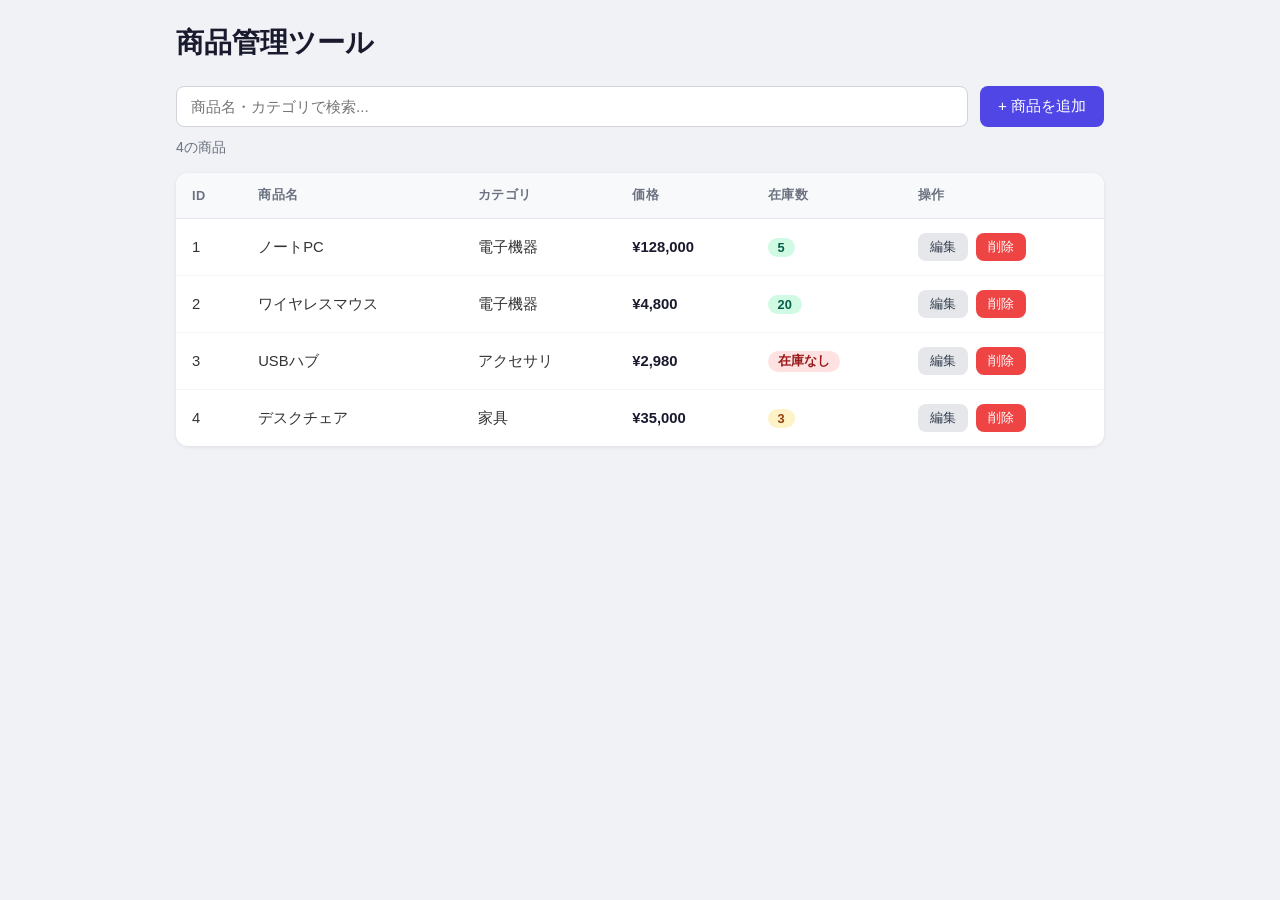
==== docs/index.html @ 59ebd77a "Move files to docs folder for GitHub Pages" ====
<!DOCTYPE html>
<html lang="ja">
<head>
  <meta charset="UTF-8">
  <meta name="viewport" content="width=device-width, initial-scale=1.0">
  <title>商品管理ツール</title>
  <link rel="stylesheet" href="style.css">
</head>
<body>
  <div class="container">
    <header>
      <h1>商品管理ツール</h1>
    </header>

    <div class="toolbar">
      <input type="text" id="searchInput" placeholder="商品名・カテゴリで検索..." />
      <button class="btn btn-primary" id="openAddModal">+ 商品を追加</button>
    </div>

    <div class="stats">
      <span id="itemCount">0件</span>の商品
    </div>

    <table id="itemTable">
      <thead>
        <tr>
          <th>ID</th>
          <th>商品名</th>
          <th>カテゴリ</th>
          <th>価格</th>
          <th>在庫数</th>
          <th>操作</th>
        </tr>
      </thead>
      <tbody id="tableBody"></tbody>
    </table>

    <p id="emptyMessage" class="empty-message" style="display:none;">商品がありません</p>
  </div>

  <!-- モーダル -->
  <div id="modal" class="modal-overlay" style="display:none;">
    <div class="modal">
      <h2 id="modalTitle">商品を追加</h2>
      <form id="itemForm">
        <input type="hidden" id="editId">
        <div class="form-group">
          <label for="name">商品名 <span class="required">*</span></label>
          <input type="text" id="name" placeholder="例：ノートPC" required>
        </div>
        <div class="form-group">
          <label for="category">カテゴリ <span class="required">*</span></label>
          <input type="text" id="category" placeholder="例：電子機器" required>
        </div>
        <div class="form-group">
          <label for="price">価格（円） <span class="required">*</span></label>
          <input type="number" id="price" placeholder="例：99800" min="0" required>
        </div>
        <div class="form-group">
          <label for="stock">在庫数 <span class="required">*</span></label>
          <input type="number" id="stock" placeholder="例：10" min="0" required>
        </div>
        <div class="form-actions">
          <button type="button" class="btn btn-secondary" id="closeModal">キャンセル</button>
          <button type="submit" class="btn btn-primary" id="submitBtn">追加</button>
        </div>
      </form>
    </div>
  </div>

  <!-- 削除確認モーダル -->
  <div id="deleteModal" class="modal-overlay" style="display:none;">
    <div class="modal modal-sm">
      <h2>削除の確認</h2>
      <p id="deleteMessage"></p>
      <div class="form-actions">
        <button class="btn btn-secondary" id="cancelDelete">キャンセル</button>
        <button class="btn btn-danger" id="confirmDelete">削除する</button>
      </div>
    </div>
  </div>

  <script src="app.js"></script>
</body>
</html>
---- docs/style.css ----
*, *::before, *::after {
  box-sizing: border-box;
  margin: 0;
  padding: 0;
}

body {
  font-family: -apple-system, BlinkMacSystemFont, "Segoe UI", sans-serif;
  background: #f0f2f5;
  color: #333;
  min-height: 100vh;
}

.container {
  max-width: 960px;
  margin: 0 auto;
  padding: 24px 16px;
}

header {
  margin-bottom: 24px;
}

header h1 {
  font-size: 1.75rem;
  font-weight: 700;
  color: #1a1a2e;
}

.toolbar {
  display: flex;
  gap: 12px;
  margin-bottom: 12px;
}

.toolbar input {
  flex: 1;
  padding: 10px 14px;
  border: 1px solid #d1d5db;
  border-radius: 8px;
  font-size: 0.95rem;
  outline: none;
  transition: border-color 0.2s;
}

.toolbar input:focus {
  border-color: #4f46e5;
  box-shadow: 0 0 0 3px rgba(79, 70, 229, 0.1);
}

.stats {
  font-size: 0.875rem;
  color: #6b7280;
  margin-bottom: 16px;
}

/* Buttons */
.btn {
  padding: 10px 18px;
  border: none;
  border-radius: 8px;
  font-size: 0.95rem;
  font-weight: 500;
  cursor: pointer;
  transition: opacity 0.15s, transform 0.1s;
  white-space: nowrap;
}

.btn:active { transform: scale(0.97); }

.btn-primary {
  background: #4f46e5;
  color: #fff;
}

.btn-primary:hover { background: #4338ca; }

.btn-secondary {
  background: #e5e7eb;
  color: #374151;
}

.btn-secondary:hover { background: #d1d5db; }

.btn-danger {
  background: #ef4444;
  color: #fff;
}

.btn-danger:hover { background: #dc2626; }

.btn-sm {
  padding: 5px 12px;
  font-size: 0.825rem;
}

/* Table */
table {
  width: 100%;
  border-collapse: collapse;
  background: #fff;
  border-radius: 12px;
  overflow: hidden;
  box-shadow: 0 1px 4px rgba(0,0,0,0.08);
}

thead tr {
  background: #f8f9fb;
}

th {
  text-align: left;
  padding: 14px 16px;
  font-size: 0.8rem;
  font-weight: 600;
  color: #6b7280;
  text-transform: uppercase;
  letter-spacing: 0.04em;
  border-bottom: 1px solid #e5e7eb;
}

td {
  padding: 14px 16px;
  font-size: 0.925rem;
  border-bottom: 1px solid #f3f4f6;
  vertical-align: middle;
}

tbody tr:last-child td {
  border-bottom: none;
}

tbody tr:hover {
  background: #fafafa;
}

.price-cell {
  font-weight: 600;
  color: #1a1a2e;
}

.stock-badge {
  display: inline-block;
  padding: 2px 10px;
  border-radius: 99px;
  font-size: 0.8rem;
  font-weight: 600;
}

.stock-ok { background: #d1fae5; color: #065f46; }
.stock-low { background: #fef3c7; color: #92400e; }
.stock-zero { background: #fee2e2; color: #991b1b; }

.actions { display: flex; gap: 8px; }

.empty-message {
  text-align: center;
  padding: 48px;
  color: #9ca3af;
  font-size: 0.95rem;
  background: #fff;
  border-radius: 12px;
  box-shadow: 0 1px 4px rgba(0,0,0,0.08);
}

/* Modal */
.modal-overlay {
  position: fixed;
  inset: 0;
  background: rgba(0,0,0,0.45);
  display: flex;
  align-items: center;
  justify-content: center;
  z-index: 100;
  animation: fadeIn 0.15s ease;
}

@keyframes fadeIn { from { opacity: 0; } to { opacity: 1; } }

.modal {
  background: #fff;
  border-radius: 14px;
  padding: 28px 32px;
  width: 100%;
  max-width: 440px;
  box-shadow: 0 8px 32px rgba(0,0,0,0.18);
  animation: slideUp 0.15s ease;
}

.modal-sm { max-width: 340px; }

@keyframes slideUp {
  from { transform: translateY(16px); opacity: 0; }
  to { transform: translateY(0); opacity: 1; }
}

.modal h2 {
  font-size: 1.2rem;
  font-weight: 700;
  margin-bottom: 20px;
  color: #1a1a2e;
}

.modal p {
  color: #6b7280;
  margin-bottom: 20px;
  line-height: 1.6;
}

.form-group {
  margin-bottom: 16px;
}

.form-group label {
  display: block;
  font-size: 0.875rem;
  font-weight: 500;
  margin-bottom: 6px;
  color: #374151;
}

.required { color: #ef4444; }

.form-group input {
  width: 100%;
  padding: 10px 12px;
  border: 1px solid #d1d5db;
  border-radius: 8px;
  font-size: 0.95rem;
  outline: none;
  transition: border-color 0.2s;
}

.form-group input:focus {
  border-color: #4f46e5;
  box-shadow: 0 0 0 3px rgba(79, 70, 229, 0.1);
}

.form-group input.error {
  border-color: #ef4444;
}

.form-actions {
  display: flex;
  justify-content: flex-end;
  gap: 10px;
  margin-top: 24px;
}
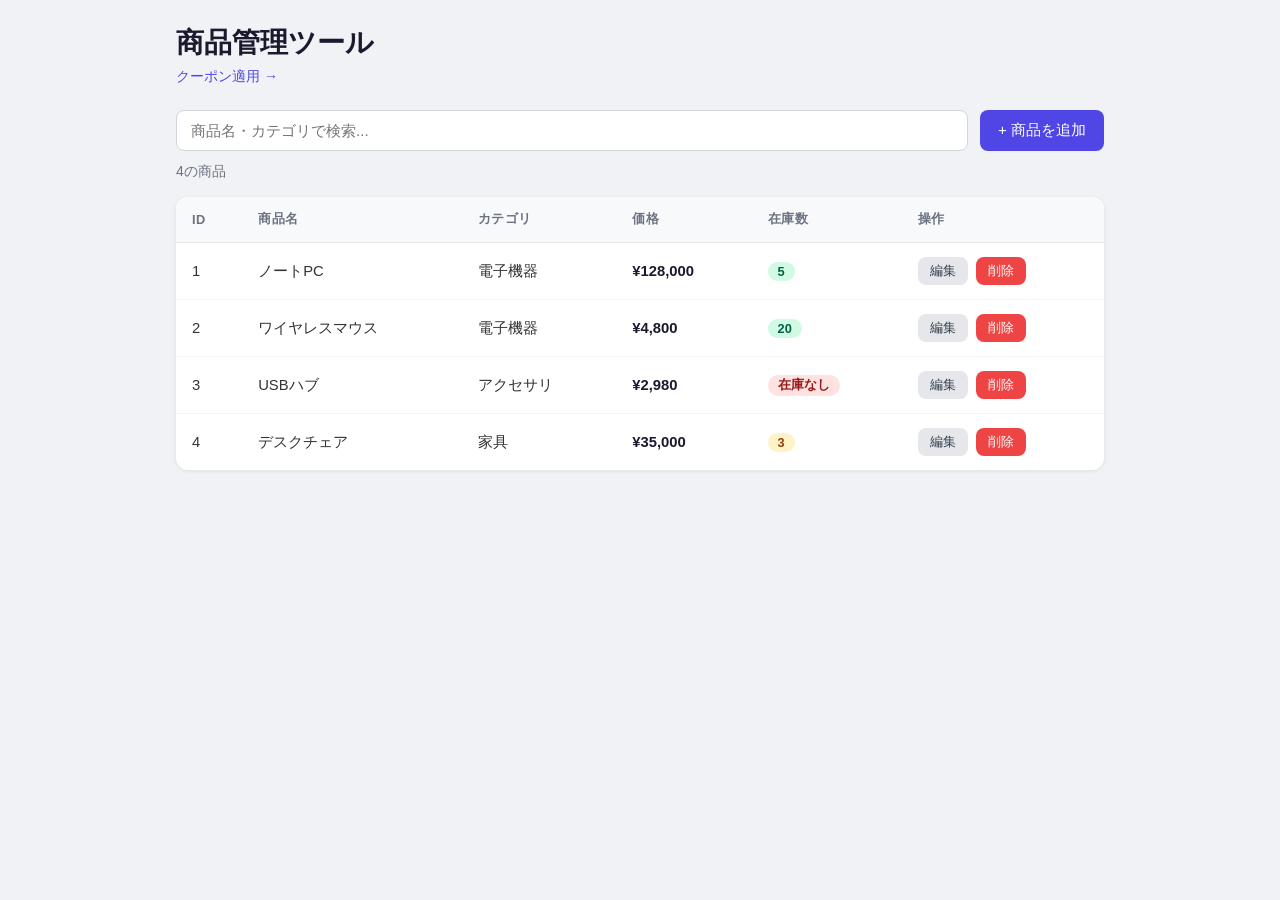
==== commit a0ca2512: "Added the coupon page" ====
--- a/docs/index.html
+++ b/docs/index.html
@@ -10,6 +10,7 @@
   <div class="container">
     <header>
       <h1>商品管理ツール</h1>
+      <a href="coupon.html" class="nav-link">クーポン適用 →</a>
     </header>
 
     <div class="toolbar">
--- a/docs/style.css
+++ b/docs/style.css
@@ -246,3 +246,93 @@
   gap: 10px;
   margin-top: 24px;
 }
+
+/* Nav link */
+.nav-link {
+  display: inline-block;
+  margin-top: 6px;
+  font-size: 0.875rem;
+  color: #4f46e5;
+  text-decoration: none;
+}
+
+.nav-link:hover { text-decoration: underline; }
+
+/* Coupon page */
+.coupon-card {
+  background: #fff;
+  border-radius: 12px;
+  padding: 28px 32px;
+  box-shadow: 0 1px 4px rgba(0,0,0,0.08);
+  margin-bottom: 24px;
+}
+
+.coupon-card h2 {
+  font-size: 1.1rem;
+  font-weight: 700;
+  color: #1a1a2e;
+  margin-bottom: 18px;
+}
+
+.coupon-input-row {
+  display: flex;
+  gap: 10px;
+}
+
+.coupon-input-row input {
+  flex: 1;
+  padding: 10px 14px;
+  border: 1px solid #d1d5db;
+  border-radius: 8px;
+  font-size: 0.95rem;
+  outline: none;
+  transition: border-color 0.2s;
+  text-transform: uppercase;
+  letter-spacing: 0.05em;
+}
+
+.coupon-input-row input:focus {
+  border-color: #4f46e5;
+  box-shadow: 0 0 0 3px rgba(79, 70, 229, 0.1);
+}
+
+.coupon-message {
+  min-height: 1.4em;
+  margin-top: 10px;
+  font-size: 0.925rem;
+  font-weight: 500;
+}
+
+.coupon-message.success { color: #16a34a; }
+.coupon-message.error   { color: #dc2626; }
+
+.applied-list {
+  list-style: none;
+  display: flex;
+  flex-direction: column;
+  gap: 10px;
+}
+
+.applied-item {
+  display: flex;
+  align-items: center;
+  gap: 12px;
+}
+
+.applied-code {
+  font-family: monospace;
+  font-size: 1rem;
+  font-weight: 600;
+  letter-spacing: 0.08em;
+  color: #1a1a2e;
+}
+
+.applied-badge {
+  display: inline-block;
+  padding: 2px 10px;
+  border-radius: 99px;
+  font-size: 0.8rem;
+  font-weight: 600;
+  background: #d1fae5;
+  color: #065f46;
+}
